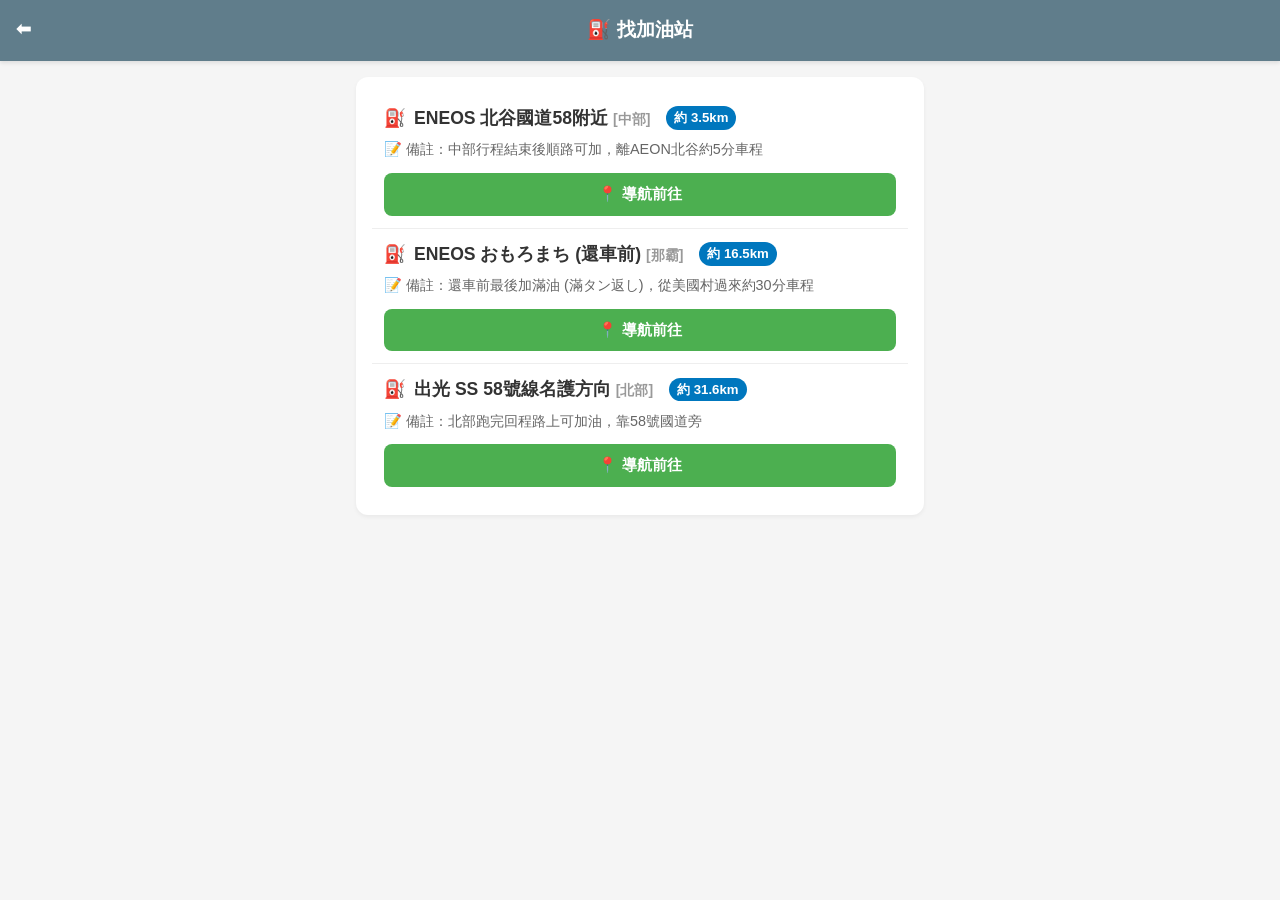
==== pages/gas-station.html @ b3cbbc9a "feat: 沖繩家庭旅行 Dashboard v1.0 — 完整 PWA 含天氣/景點/匯率/緊急醫療/推播通知" ====
<!DOCTYPE html>
<html lang="zh-Hant-TW">
<head>
    <meta charset="UTF-8">
    <meta name="viewport" content="width=device-width, initial-scale=1.0, maximum-scale=1.0, user-scalable=no">
    <title>沿途加油站 - 沖繩旅行助手</title>
    <link rel="stylesheet" href="../css/style.css">
</head>
<body>
    <header class="app-header" style="background-color: var(--dark-color);">
        <a href="../index.html" class="back-btn">⬅</a>
        <h1 id="places-title">⛽ 找加油站</h1>
    </header>
    <main class="app-content">
        <div class="card" id="places-list">
            <div style="text-align:center;">載入中...</div>
        </div>
    </main>
    <script src="../js/app.js"></script>
    <script>
        window.currentPlaceType = ['gas_station'];
    </script>
    <script src="../js/places.js"></script>
</body>
</html>
---- css/style.css ----
:root {
    --primary-color: #0077BE;      /* 海洋藍 */
    --accent-color: #FF6B6B;       /* 珊瑚橙 */
    --bg-color: #F5F5F5;           /* 淺灰白 */
    --text-color: #333333;         /* 深灰 */
    --success-color: #4CAF50;      /* 綠色 */
    --warning-color: #FF9800;      /* 橙色 */
    --danger-color: #F44336;       /* 紅色 */
    --dark-color: #607D8B;         /* 藍灰 */
    --card-bg: #FFFFFF;
    --font-family: -apple-system, BlinkMacSystemFont, "Segoe UI", Roboto, Helvetica, Arial, sans-serif;
}

* { box-sizing: border-box; margin: 0; padding: 0; }

body {
    font-family: var(--font-family);
    background-color: var(--bg-color);
    color: var(--text-color);
    -webkit-font-smoothing: antialiased;
    line-height: 1.5;
    display: flex;
    flex-direction: column;
    min-height: 100vh;
}

.app-header {
    background-color: var(--primary-color);
    color: white;
    padding: 16px;
    text-align: center;
    box-shadow: 0 2px 4px rgba(0,0,0,0.1);
    position: sticky;
    top: 0;
    z-index: 10;
}

.app-content {
    flex: 1;
    padding: 16px;
    max-width: 600px;
    margin: 0 auto;
    width: 100%;
}

.app-footer {
    background-color: white;
    padding: 12px;
    text-align: center;
    box-shadow: 0 -2px 4px rgba(0,0,0,0.05);
    font-size: 0.9em;
    color: #666;
}

/* Weather Panel */
.weather-panel {
    background: var(--card-bg);
    border-radius: 12px;
    padding: 20px;
    margin-bottom: 24px;
    box-shadow: 0 4px 6px rgba(0,0,0,0.05);
    cursor: pointer;
    transition: transform 0.2s;
}
.weather-panel:active {
    transform: scale(0.98);
}
.weather-info {
    display: flex;
    justify-content: space-between;
    align-items: center;
    font-size: 1.5em;
    font-weight: bold;
    margin-bottom: 8px;
}
.weather-suggestion {
    font-size: 1em;
    color: #555;
    background: #E3F2FD;
    padding: 10px;
    border-radius: 8px;
}

/* Main Navigation */
.main-nav {
    display: grid;
    grid-template-columns: 1fr 1fr;
    gap: 16px;
}

.nav-btn {
    display: flex;
    flex-direction: column;
    align-items: center;
    justify-content: center;
    padding: 24px 16px;
    border-radius: 16px;
    color: white;
    text-decoration: none;
    box-shadow: 0 4px 6px rgba(0,0,0,0.1);
    transition: transform 0.2s;
    min-height: 120px;
}

.nav-btn:active {
    transform: translateY(2px);
    box-shadow: 0 2px 4px rgba(0,0,0,0.1);
}

.nav-btn .icon {
    font-size: 2.5em;
    margin-bottom: 8px;
}

.nav-btn .label {
    font-size: 1.1em;
    font-weight: bold;
    text-align: center;
}

/* Background Colors */
.bg-primary { background: linear-gradient(135deg, #0077BE, #005A91); }
.bg-accent { background: linear-gradient(135deg, #FF6B6B, #E55A5A); }
.bg-success { background: linear-gradient(135deg, #4CAF50, #388E3C); }
.bg-danger { background: linear-gradient(135deg, #F44336, #D32F2F); }
.bg-warning { background: linear-gradient(135deg, #FF9800, #F57C00); }
.bg-dark { background: linear-gradient(135deg, #607D8B, #455A64); }

/* Subpage common styles */
.back-btn { position: absolute; left: 16px; top: 16px; color: white; text-decoration: none; font-weight: bold; font-size: 1.1em; }
.app-header { position: relative; }
.app-header h1 { font-size: 1.2em; margin: 0; }
.card { background: var(--card-bg); border-radius: 12px; padding: 16px; margin-bottom: 16px; box-shadow: 0 2px 4px rgba(0,0,0,0.05); }
.card-title { font-weight: bold; font-size: 1.2em; margin-bottom: 8px; color: var(--primary-color); border-bottom: 2px solid var(--bg-color); padding-bottom: 8px; }
.list-item { padding: 12px; border-bottom: 1px solid #eee; display: flex; justify-content: space-between; align-items: center; }
.list-item:last-child { border-bottom: none; }
.list-item-title { font-weight: bold; color: var(--text-color); }
.list-item-desc { font-size: 0.9em; color: #666; margin-top: 4px; }
.btn { display: inline-block; padding: 12px 24px; border-radius: 8px; border: none; font-weight: bold; text-align: center; cursor: pointer; text-decoration: none; font-size: 1em; }
.btn-block { display: block; width: 100%; margin-bottom: 12px; }
.btn-primary { background-color: var(--primary-color); color: white; }
.btn-accent { background-color: var(--accent-color); color: white; }
.btn-success { background-color: var(--success-color); color: white; }
.btn-danger { background-color: var(--danger-color); color: white; }
.btn-warning { background-color: var(--warning-color); color: white; }
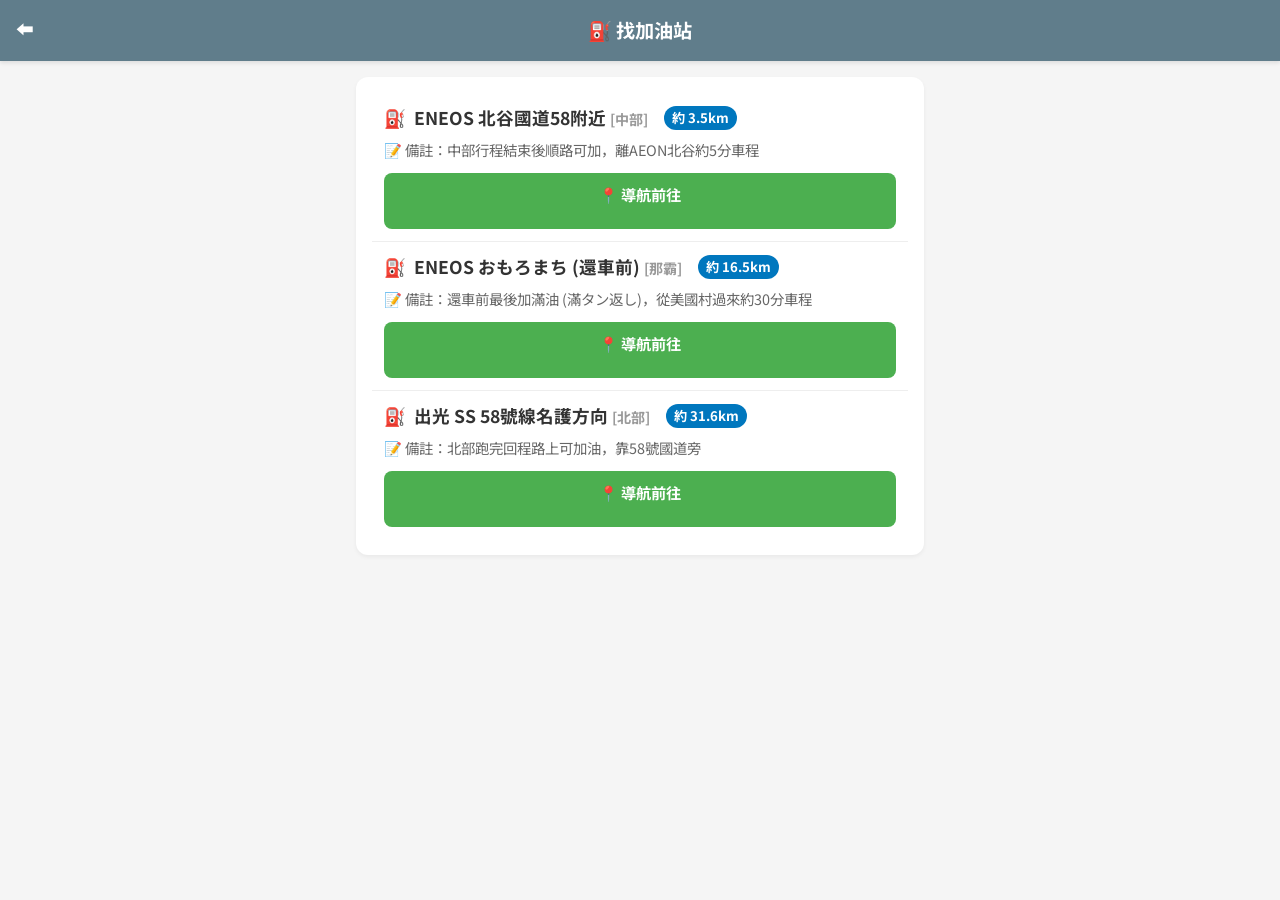
==== commit 903c8ae3: "feat: complete Phase 0-9 ui and pwa offline capabilities" ====
--- a/pages/gas-station.html
+++ b/pages/gas-station.html
@@ -17,6 +17,7 @@
         </div>
     </main>
     <script src="../js/app.js"></script>
+    <script src="../js/geo.js"></script>
     <script>
         window.currentPlaceType = ['gas_station'];
     </script>
--- a/css/style.css
+++ b/css/style.css
@@ -1,3 +1,5 @@
+@import url('https://fonts.googleapis.com/css2?family=Noto+Sans+JP:wght@400;700&display=swap');
+
 :root {
     --primary-color: #0077BE;      /* 海洋藍 */
     --accent-color: #FF6B6B;       /* 珊瑚橙 */
@@ -8,10 +10,15 @@
     --danger-color: #F44336;       /* 紅色 */
     --dark-color: #607D8B;         /* 藍灰 */
     --card-bg: #FFFFFF;
-    --font-family: -apple-system, BlinkMacSystemFont, "Segoe UI", Roboto, Helvetica, Arial, sans-serif;
+    --font-family: 'Noto Sans JP', -apple-system, BlinkMacSystemFont, "Segoe UI", Roboto, Helvetica, Arial, sans-serif;
 }
 
-* { box-sizing: border-box; margin: 0; padding: 0; }
+* { 
+    box-sizing: border-box; 
+    margin: 0; 
+    padding: 0; 
+    touch-action: manipulation; 
+}
 
 body {
     font-family: var(--font-family);
@@ -136,7 +143,20 @@
 .list-item:last-child { border-bottom: none; }
 .list-item-title { font-weight: bold; color: var(--text-color); }
 .list-item-desc { font-size: 0.9em; color: #666; margin-top: 4px; }
-.btn { display: inline-block; padding: 12px 24px; border-radius: 8px; border: none; font-weight: bold; text-align: center; cursor: pointer; text-decoration: none; font-size: 1em; }
+.btn { 
+    display: inline-flex; 
+    align-items: center;
+    justify-content: center;
+    padding: 12px 24px; 
+    border-radius: 8px; 
+    border: none; 
+    font-weight: bold; 
+    text-align: center; 
+    cursor: pointer; 
+    text-decoration: none; 
+    font-size: 1em; 
+    min-height: 56px;
+}
 .btn-block { display: block; width: 100%; margin-bottom: 12px; }
 .btn-primary { background-color: var(--primary-color); color: white; }
 .btn-accent { background-color: var(--accent-color); color: white; }
